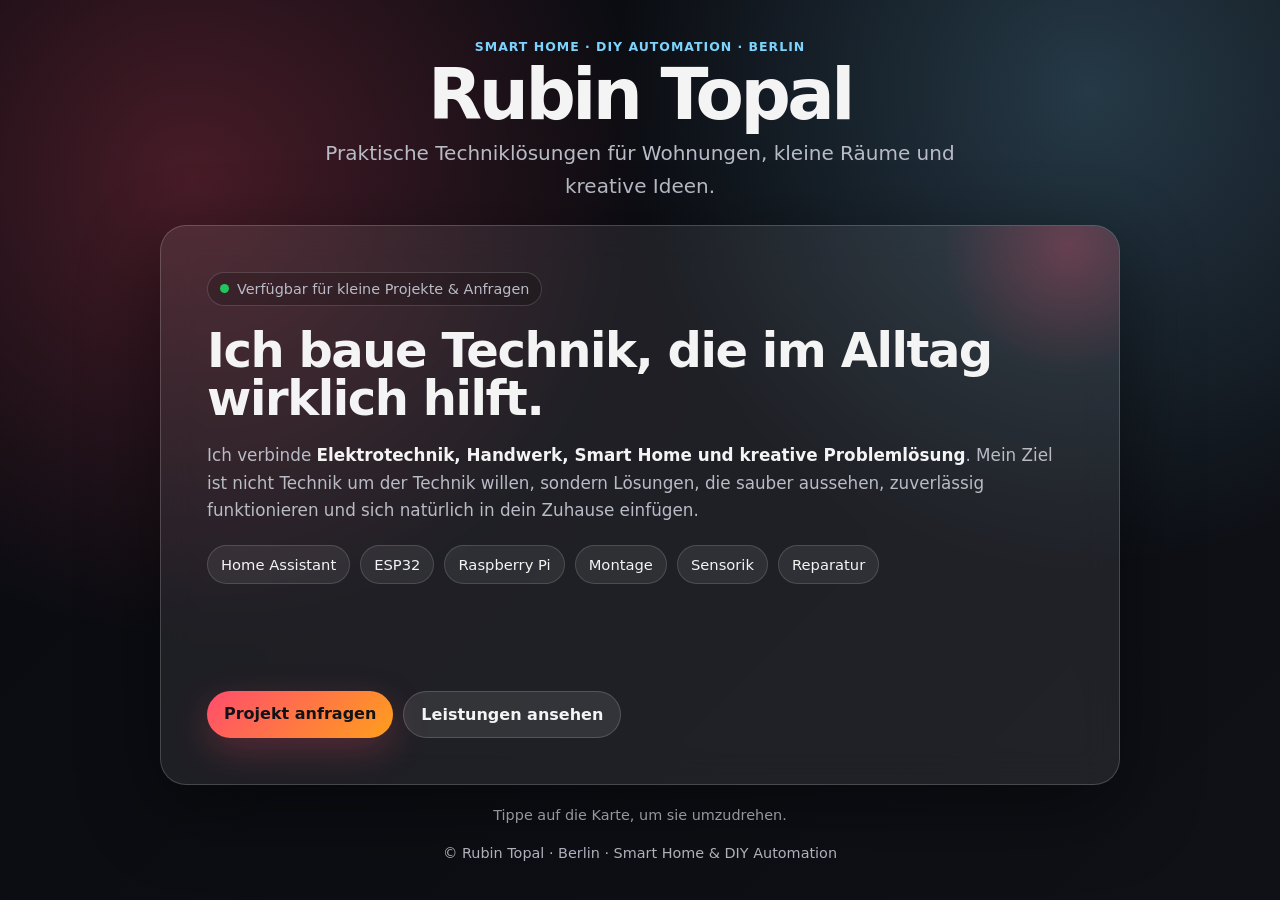
==== index.html @ d5cdf94c "Add files via upload" ====
<!doctype html>
<html lang="de">
<head>
  <meta charset="utf-8">
  <meta name="viewport" content="width=device-width, initial-scale=1">
  <title>Rubin Topal | Smart Home & DIY Automation</title>
  <style>
    :root{
      --bg:#0f1117;--text:#f4f4f5;--muted:#b9bbc6;--accent:#ff4d6d;--accent2:#7dd3fc;
      --card:rgba(255,255,255,.08);--border:rgba(255,255,255,.18);
    }
    *{box-sizing:border-box}
    body{
      margin:0;min-height:100vh;font-family:system-ui,-apple-system,"Segoe UI",sans-serif;color:var(--text);
      background:radial-gradient(circle at 15% 20%,rgba(255,77,109,.25),transparent 35%),
      radial-gradient(circle at 85% 10%,rgba(125,211,252,.22),transparent 35%),
      linear-gradient(135deg,#090a0f,var(--bg));display:grid;place-items:center;padding:24px;
    }
    .page{width:min(960px,100%);display:grid;gap:22px;animation:fadeIn .8s ease both}
    header{text-align:center;display:grid;gap:8px}
    .eyebrow{color:var(--accent2);font-weight:800;letter-spacing:.08em;text-transform:uppercase;font-size:.78rem}
    h1{margin:0;font-size:clamp(2.1rem,7vw,4.4rem);line-height:.95;letter-spacing:-.05em}
    .subtitle{color:var(--muted);font-size:clamp(1rem,3vw,1.25rem);margin:0 auto;max-width:680px}
    .scene{perspective:1400px;min-height:560px}
    .card{position:relative;min-height:560px;transform-style:preserve-3d;transition:transform .78s cubic-bezier(.2,.8,.2,1);cursor:pointer}
    .card.is-flipped{transform:rotateY(180deg)}
    .face{
      position:absolute;inset:0;backface-visibility:hidden;border:1px solid var(--border);background:var(--card);
      border-radius:26px;box-shadow:0 24px 80px rgba(0,0,0,.45);backdrop-filter:blur(18px);
      padding:clamp(22px,5vw,46px);display:flex;flex-direction:column;justify-content:space-between;overflow:hidden;
    }
    .face:before{content:"";position:absolute;width:280px;height:280px;right:-90px;top:-120px;background:radial-gradient(circle,rgba(255,77,109,.27),transparent 65%)}
    .back{transform:rotateY(180deg)}
    .content{position:relative;z-index:1;display:grid;gap:20px}
    .tagline{display:inline-flex;align-items:center;gap:8px;width:fit-content;border:1px solid rgba(255,255,255,.16);border-radius:999px;padding:8px 12px;color:var(--muted);font-size:.9rem;background:rgba(0,0,0,.18)}
    h2{margin:0;font-size:clamp(1.7rem,5vw,3rem);letter-spacing:-.03em;line-height:1}
    p{color:var(--muted);line-height:1.65;font-size:1.05rem;margin:0}
    .highlight{color:var(--text);font-weight:700}
    .chips,.buttons{display:flex;flex-wrap:wrap;gap:10px}
    .chip{border:1px solid rgba(255,255,255,.14);background:rgba(255,255,255,.07);border-radius:999px;padding:10px 13px;color:var(--text);font-size:.92rem}
    .services{display:grid;grid-template-columns:repeat(2,minmax(0,1fr));gap:10px}
    .service{border:1px solid rgba(255,255,255,.14);background:rgba(255,255,255,.07);border-radius:18px;padding:14px;display:grid;gap:4px}
    .service small{color:var(--muted);line-height:1.45}
    .buttons{position:relative;z-index:1}
    a,button{font:inherit}
    .btn{border:0;border-radius:999px;padding:13px 17px;text-decoration:none;font-weight:800;color:#111318;background:linear-gradient(135deg,var(--accent),#ff9f1c);box-shadow:0 12px 36px rgba(255,77,109,.25)}
    .btn.secondary{color:var(--text);background:rgba(255,255,255,.09);border:1px solid rgba(255,255,255,.16);box-shadow:none}
    .hint,.footer{text-align:center;color:var(--muted);font-size:.9rem}
    .pulse{display:inline-block;width:9px;height:9px;background:#22c55e;border-radius:50%;animation:pulse 1.8s infinite}
    @keyframes fadeIn{from{opacity:0;transform:translateY(16px)}to{opacity:1;transform:translateY(0)}}
    @keyframes pulse{0%{box-shadow:0 0 0 0 rgba(34,197,94,.55)}70%{box-shadow:0 0 0 12px rgba(34,197,94,0)}100%{box-shadow:0 0 0 0 rgba(34,197,94,0)}}
    @media(max-width:680px){body{padding:16px;align-items:start}.scene,.card,.face{min-height:680px}.services{grid-template-columns:1fr}.buttons{flex-direction:column}.btn{text-align:center}}
  </style>
</head>
<body>
  <main class="page">
    <header>
      <div class="eyebrow">Smart Home · DIY Automation · Berlin</div>
      <h1>Rubin Topal</h1>
      <p class="subtitle">Praktische Techniklösungen für Wohnungen, kleine Räume und kreative Ideen.</p>
    </header>
    <section class="scene">
      <article class="card" id="portfolioCard" tabindex="0" role="button" aria-label="Karte umdrehen">
        <div class="face front">
          <div class="content">
            <div class="tagline"><span class="pulse"></span> Verfügbar für kleine Projekte & Anfragen</div>
            <h2>Ich baue Technik, die im Alltag wirklich hilft.</h2>
            <p>Ich verbinde <span class="highlight">Elektrotechnik, Handwerk, Smart Home und kreative Problemlösung</span>. Mein Ziel ist nicht Technik um der Technik willen, sondern Lösungen, die sauber aussehen, zuverlässig funktionieren und sich natürlich in dein Zuhause einfügen.</p>
            <div class="chips">
              <span class="chip">Home Assistant</span><span class="chip">ESP32</span><span class="chip">Raspberry Pi</span><span class="chip">Montage</span><span class="chip">Sensorik</span><span class="chip">Reparatur</span>
            </div>
          </div>
          <div class="buttons">
            <a class="btn" href="mailto:DEINE-MAIL-HIER">Projekt anfragen</a>
            <button class="btn secondary" type="button" id="flipBtnFront">Leistungen ansehen</button>
          </div>
        </div>
        <div class="face back">
          <div class="content">
            <div class="tagline">Portfolio & Leistungen</div>
            <h2>Was du bei mir anfragen kannst</h2>
            <div class="services">
              <div class="service"><strong>Automatische Gardinen</strong><small>Motorisierte Systeme, versteckte Kabel, Smart-Home-Anbindung.</small></div>
              <div class="service"><strong>Licht & Szenen</strong><small>Automationen, Bewegungsmelder, Nachtlicht, smarte Abläufe.</small></div>
              <div class="service"><strong>Sensorik</strong><small>Temperatur, Luftfeuchtigkeit, Bewegung, Tür/Fenster-Kontakte.</small></div>
              <div class="service"><strong>Touchscreen-Steuerung</strong><small>Kleine Bedienoberflächen für Zuhause und zukünftige Erweiterungen.</small></div>
              <div class="service"><strong>Smarte Steckdosen</strong><small>Zeitpläne, Gerätesteuerung, Energie-Automationen.</small></div>
              <div class="service"><strong>DIY-Speziallösungen</strong><small>Halterungen, Reparaturen, Kabel verstecken, kreative Umbauten.</small></div>
            </div>
            <p>Ich arbeite projektbezogen: anschauen, Problem verstehen, Lösung planen, sauber umsetzen. Preise je nach Aufwand und Material.</p>
          </div>
          <div class="buttons">
            <a class="btn" href="mailto:DEINE-MAIL-HIER">Kontakt aufnehmen</a>
            <button class="btn secondary" type="button" id="flipBtnBack">Zurück</button>
          </div>
        </div>
      </article>
    </section>
    <div class="hint">Tippe auf die Karte, um sie umzudrehen.</div>
    <div class="footer">© Rubin Topal · Berlin · Smart Home & DIY Automation</div>
  </main>
  <script>
    const card=document.getElementById("portfolioCard");
    const frontBtn=document.getElementById("flipBtnFront");
    const backBtn=document.getElementById("flipBtnBack");
    function flipCard(event){if(event)event.stopPropagation();card.classList.toggle("is-flipped");}
    card.addEventListener("click",flipCard);
    card.addEventListener("keydown",(event)=>{if(event.key==="Enter"||event.key===" "){event.preventDefault();flipCard(event);}});
    frontBtn.addEventListener("click",flipCard);
    backBtn.addEventListener("click",flipCard);
  </script>
</body>
</html>
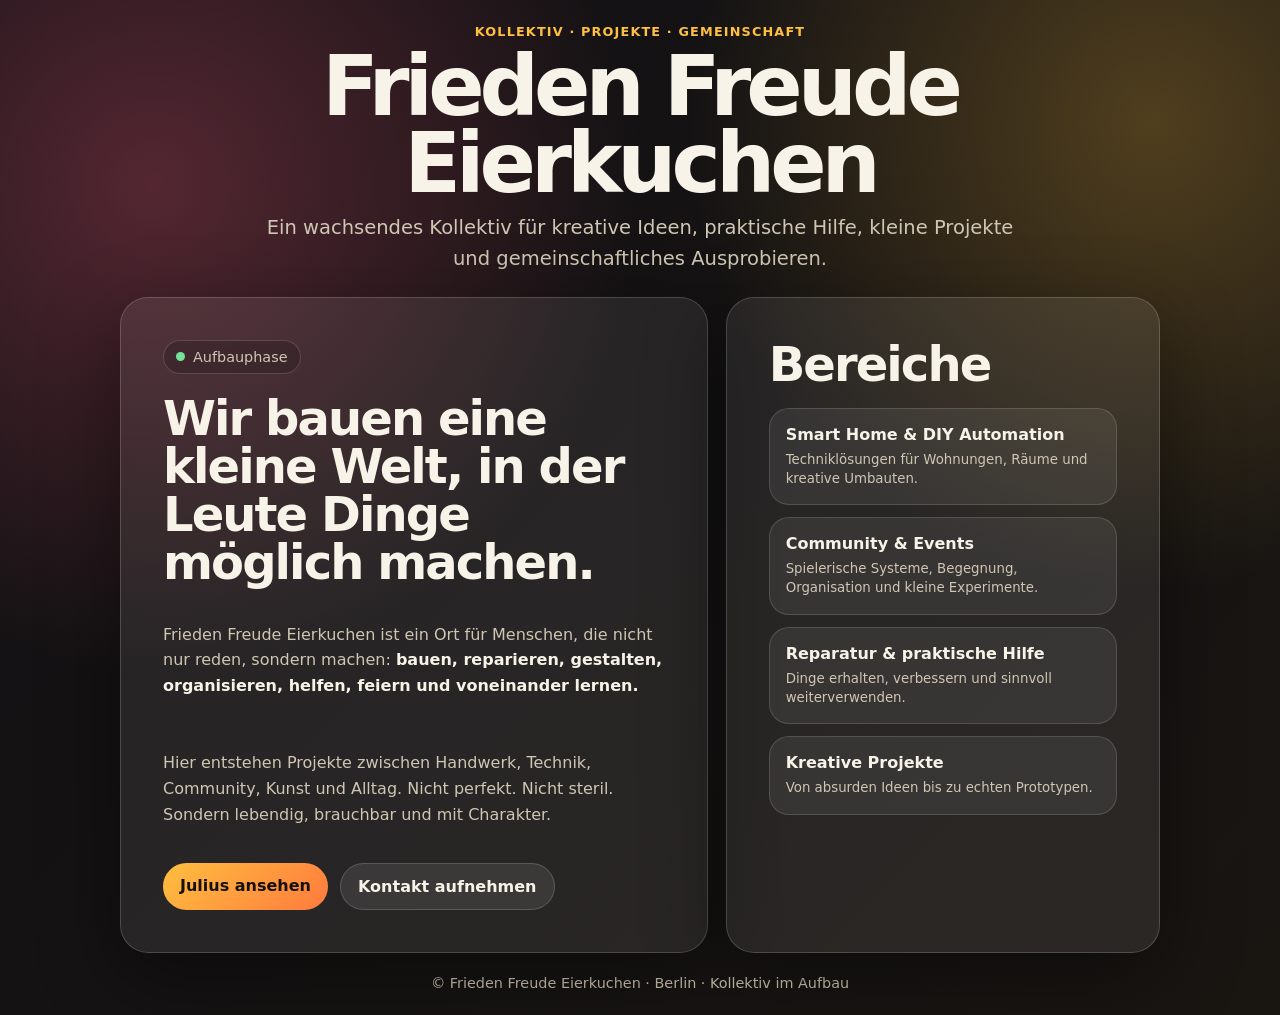
==== commit 5643a3cc: "Add files via upload" ====
--- a/index.html
+++ b/index.html
@@ -1,113 +1,17 @@
 <!doctype html>
-<html lang="de">
-<head>
-  <meta charset="utf-8">
-  <meta name="viewport" content="width=device-width, initial-scale=1">
-  <title>Rubin Topal | Smart Home & DIY Automation</title>
-  <style>
-    :root{
-      --bg:#0f1117;--text:#f4f4f5;--muted:#b9bbc6;--accent:#ff4d6d;--accent2:#7dd3fc;
-      --card:rgba(255,255,255,.08);--border:rgba(255,255,255,.18);
-    }
-    *{box-sizing:border-box}
-    body{
-      margin:0;min-height:100vh;font-family:system-ui,-apple-system,"Segoe UI",sans-serif;color:var(--text);
-      background:radial-gradient(circle at 15% 20%,rgba(255,77,109,.25),transparent 35%),
-      radial-gradient(circle at 85% 10%,rgba(125,211,252,.22),transparent 35%),
-      linear-gradient(135deg,#090a0f,var(--bg));display:grid;place-items:center;padding:24px;
-    }
-    .page{width:min(960px,100%);display:grid;gap:22px;animation:fadeIn .8s ease both}
-    header{text-align:center;display:grid;gap:8px}
-    .eyebrow{color:var(--accent2);font-weight:800;letter-spacing:.08em;text-transform:uppercase;font-size:.78rem}
-    h1{margin:0;font-size:clamp(2.1rem,7vw,4.4rem);line-height:.95;letter-spacing:-.05em}
-    .subtitle{color:var(--muted);font-size:clamp(1rem,3vw,1.25rem);margin:0 auto;max-width:680px}
-    .scene{perspective:1400px;min-height:560px}
-    .card{position:relative;min-height:560px;transform-style:preserve-3d;transition:transform .78s cubic-bezier(.2,.8,.2,1);cursor:pointer}
-    .card.is-flipped{transform:rotateY(180deg)}
-    .face{
-      position:absolute;inset:0;backface-visibility:hidden;border:1px solid var(--border);background:var(--card);
-      border-radius:26px;box-shadow:0 24px 80px rgba(0,0,0,.45);backdrop-filter:blur(18px);
-      padding:clamp(22px,5vw,46px);display:flex;flex-direction:column;justify-content:space-between;overflow:hidden;
-    }
-    .face:before{content:"";position:absolute;width:280px;height:280px;right:-90px;top:-120px;background:radial-gradient(circle,rgba(255,77,109,.27),transparent 65%)}
-    .back{transform:rotateY(180deg)}
-    .content{position:relative;z-index:1;display:grid;gap:20px}
-    .tagline{display:inline-flex;align-items:center;gap:8px;width:fit-content;border:1px solid rgba(255,255,255,.16);border-radius:999px;padding:8px 12px;color:var(--muted);font-size:.9rem;background:rgba(0,0,0,.18)}
-    h2{margin:0;font-size:clamp(1.7rem,5vw,3rem);letter-spacing:-.03em;line-height:1}
-    p{color:var(--muted);line-height:1.65;font-size:1.05rem;margin:0}
-    .highlight{color:var(--text);font-weight:700}
-    .chips,.buttons{display:flex;flex-wrap:wrap;gap:10px}
-    .chip{border:1px solid rgba(255,255,255,.14);background:rgba(255,255,255,.07);border-radius:999px;padding:10px 13px;color:var(--text);font-size:.92rem}
-    .services{display:grid;grid-template-columns:repeat(2,minmax(0,1fr));gap:10px}
-    .service{border:1px solid rgba(255,255,255,.14);background:rgba(255,255,255,.07);border-radius:18px;padding:14px;display:grid;gap:4px}
-    .service small{color:var(--muted);line-height:1.45}
-    .buttons{position:relative;z-index:1}
-    a,button{font:inherit}
-    .btn{border:0;border-radius:999px;padding:13px 17px;text-decoration:none;font-weight:800;color:#111318;background:linear-gradient(135deg,var(--accent),#ff9f1c);box-shadow:0 12px 36px rgba(255,77,109,.25)}
-    .btn.secondary{color:var(--text);background:rgba(255,255,255,.09);border:1px solid rgba(255,255,255,.16);box-shadow:none}
-    .hint,.footer{text-align:center;color:var(--muted);font-size:.9rem}
-    .pulse{display:inline-block;width:9px;height:9px;background:#22c55e;border-radius:50%;animation:pulse 1.8s infinite}
-    @keyframes fadeIn{from{opacity:0;transform:translateY(16px)}to{opacity:1;transform:translateY(0)}}
-    @keyframes pulse{0%{box-shadow:0 0 0 0 rgba(34,197,94,.55)}70%{box-shadow:0 0 0 12px rgba(34,197,94,0)}100%{box-shadow:0 0 0 0 rgba(34,197,94,0)}}
-    @media(max-width:680px){body{padding:16px;align-items:start}.scene,.card,.face{min-height:680px}.services{grid-template-columns:1fr}.buttons{flex-direction:column}.btn{text-align:center}}
-  </style>
-</head>
-<body>
-  <main class="page">
-    <header>
-      <div class="eyebrow">Smart Home · DIY Automation · Berlin</div>
-      <h1>Rubin Topal</h1>
-      <p class="subtitle">Praktische Techniklösungen für Wohnungen, kleine Räume und kreative Ideen.</p>
-    </header>
-    <section class="scene">
-      <article class="card" id="portfolioCard" tabindex="0" role="button" aria-label="Karte umdrehen">
-        <div class="face front">
-          <div class="content">
-            <div class="tagline"><span class="pulse"></span> Verfügbar für kleine Projekte & Anfragen</div>
-            <h2>Ich baue Technik, die im Alltag wirklich hilft.</h2>
-            <p>Ich verbinde <span class="highlight">Elektrotechnik, Handwerk, Smart Home und kreative Problemlösung</span>. Mein Ziel ist nicht Technik um der Technik willen, sondern Lösungen, die sauber aussehen, zuverlässig funktionieren und sich natürlich in dein Zuhause einfügen.</p>
-            <div class="chips">
-              <span class="chip">Home Assistant</span><span class="chip">ESP32</span><span class="chip">Raspberry Pi</span><span class="chip">Montage</span><span class="chip">Sensorik</span><span class="chip">Reparatur</span>
-            </div>
-          </div>
-          <div class="buttons">
-            <a class="btn" href="mailto:DEINE-MAIL-HIER">Projekt anfragen</a>
-            <button class="btn secondary" type="button" id="flipBtnFront">Leistungen ansehen</button>
-          </div>
-        </div>
-        <div class="face back">
-          <div class="content">
-            <div class="tagline">Portfolio & Leistungen</div>
-            <h2>Was du bei mir anfragen kannst</h2>
-            <div class="services">
-              <div class="service"><strong>Automatische Gardinen</strong><small>Motorisierte Systeme, versteckte Kabel, Smart-Home-Anbindung.</small></div>
-              <div class="service"><strong>Licht & Szenen</strong><small>Automationen, Bewegungsmelder, Nachtlicht, smarte Abläufe.</small></div>
-              <div class="service"><strong>Sensorik</strong><small>Temperatur, Luftfeuchtigkeit, Bewegung, Tür/Fenster-Kontakte.</small></div>
-              <div class="service"><strong>Touchscreen-Steuerung</strong><small>Kleine Bedienoberflächen für Zuhause und zukünftige Erweiterungen.</small></div>
-              <div class="service"><strong>Smarte Steckdosen</strong><small>Zeitpläne, Gerätesteuerung, Energie-Automationen.</small></div>
-              <div class="service"><strong>DIY-Speziallösungen</strong><small>Halterungen, Reparaturen, Kabel verstecken, kreative Umbauten.</small></div>
-            </div>
-            <p>Ich arbeite projektbezogen: anschauen, Problem verstehen, Lösung planen, sauber umsetzen. Preise je nach Aufwand und Material.</p>
-          </div>
-          <div class="buttons">
-            <a class="btn" href="mailto:DEINE-MAIL-HIER">Kontakt aufnehmen</a>
-            <button class="btn secondary" type="button" id="flipBtnBack">Zurück</button>
-          </div>
-        </div>
-      </article>
-    </section>
-    <div class="hint">Tippe auf die Karte, um sie umzudrehen.</div>
-    <div class="footer">© Rubin Topal · Berlin · Smart Home & DIY Automation</div>
-  </main>
-  <script>
-    const card=document.getElementById("portfolioCard");
-    const frontBtn=document.getElementById("flipBtnFront");
-    const backBtn=document.getElementById("flipBtnBack");
-    function flipCard(event){if(event)event.stopPropagation();card.classList.toggle("is-flipped");}
-    card.addEventListener("click",flipCard);
-    card.addEventListener("keydown",(event)=>{if(event.key==="Enter"||event.key===" "){event.preventDefault();flipCard(event);}});
-    frontBtn.addEventListener("click",flipCard);
-    backBtn.addEventListener("click",flipCard);
-  </script>
-</body>
-</html>
+<html lang="de"><head><meta charset="utf-8"><meta name="viewport" content="width=device-width,initial-scale=1">
+<title>Frieden Freude Eierkuchen</title>
+<style>
+:root{--text:#f7f3e8;--muted:#cfc6b4;--accent:#ffbf3f;--card:rgba(255,255,255,.08);--border:rgba(255,255,255,.17)}
+
+*{box-sizing:border-box}body{margin:0;min-height:100vh;font-family:system-ui,-apple-system,"Segoe UI",sans-serif;color:var(--text);padding:24px;display:grid;place-items:center}.page{width:min(1040px,100%);display:grid;gap:22px;animation:fadeIn .8s ease both}header{text-align:center;display:grid;gap:10px}.eyebrow{font-weight:900;letter-spacing:.09em;text-transform:uppercase;font-size:.8rem}h1{margin:0;font-size:clamp(2.2rem,8vw,5.2rem);line-height:.92;letter-spacing:-.06em}.subtitle,p{color:var(--muted);line-height:1.6}.subtitle{font-size:clamp(1rem,3vw,1.22rem);max-width:760px;margin:0 auto}.panel,.face{border:1px solid var(--border);background:var(--card);border-radius:28px;box-shadow:0 24px 80px rgba(0,0,0,.42);backdrop-filter:blur(18px);overflow:hidden}.content{position:relative;z-index:1;display:grid;gap:20px}h2{margin:0;font-size:clamp(1.7rem,5vw,3rem);line-height:1;letter-spacing:-.04em}.buttons{display:flex;flex-wrap:wrap;gap:12px}.btn{border:0;border-radius:999px;padding:13px 17px;text-decoration:none;font-weight:850;cursor:pointer}.btn.secondary{color:var(--text);background:rgba(255,255,255,.09);border:1px solid rgba(255,255,255,.16);box-shadow:none}.footer,.hint{text-align:center;color:var(--muted);font-size:.9rem}@keyframes fadeIn{from{opacity:0;transform:translateY(14px)}to{opacity:1;transform:translateY(0)}}@media(max-width:760px){body{padding:16px}.buttons{flex-direction:column}.btn{text-align:center}}
+
+body{background:radial-gradient(circle at 12% 18%,rgba(255,95,126,.28),transparent 35%),radial-gradient(circle at 90% 12%,rgba(255,191,63,.25),transparent 32%),linear-gradient(135deg,#111014,#191612)}
+.eyebrow{color:var(--accent)}.grid{display:grid;grid-template-columns:1.15fr .85fr;gap:18px}.panel{padding:clamp(22px,4vw,42px)}.highlight{color:var(--text);font-weight:750}.cards{display:grid;gap:12px}.mini{border:1px solid rgba(255,255,255,.14);background:rgba(255,255,255,.07);border-radius:20px;padding:16px;display:grid;gap:6px;transition:.25s ease}.mini:hover{transform:translateY(-2px);background:rgba(255,255,255,.1)}.mini small{color:var(--muted);line-height:1.45}.btn{color:#15120c;background:linear-gradient(135deg,var(--accent),#ff7a3d)}.badge{display:inline-flex;width:fit-content;align-items:center;gap:8px;border:1px solid rgba(255,255,255,.16);border-radius:999px;padding:8px 12px;color:var(--muted);background:rgba(0,0,0,.16);font-size:.9rem}.dot{display:inline-block;width:9px;height:9px;border-radius:50%;background:#76e39a;animation:pulse 1.8s infinite}@keyframes pulse{0%{box-shadow:0 0 0 0 rgba(118,227,154,.55)}70%{box-shadow:0 0 0 12px rgba(118,227,154,0)}100%{box-shadow:0 0 0 0 rgba(118,227,154,0)}}@media(max-width:760px){.grid{grid-template-columns:1fr}}
+</style></head>
+<body><main class="page">
+<header><div class="eyebrow">Kollektiv · Projekte · Gemeinschaft</div><h1>Frieden Freude Eierkuchen</h1><p class="subtitle">Ein wachsendes Kollektiv für kreative Ideen, praktische Hilfe, kleine Projekte und gemeinschaftliches Ausprobieren.</p></header>
+<section class="grid">
+<article class="panel"><div class="content"><div class="badge"><span class="dot"></span> Aufbauphase</div><h2>Wir bauen eine kleine Welt, in der Leute Dinge möglich machen.</h2><p>Frieden Freude Eierkuchen ist ein Ort für Menschen, die nicht nur reden, sondern machen: <span class="highlight">bauen, reparieren, gestalten, organisieren, helfen, feiern und voneinander lernen.</span></p><p>Hier entstehen Projekte zwischen Handwerk, Technik, Community, Kunst und Alltag. Nicht perfekt. Nicht steril. Sondern lebendig, brauchbar und mit Charakter.</p><div class="buttons"><a class="btn" href="./julius/">Julius ansehen</a><a class="btn secondary" href="mailto:Julius@friedenfreudeeierkuchen.homes">Kontakt aufnehmen</a></div></div></article>
+<aside class="panel"><div class="content"><h2>Bereiche</h2><div class="cards"><div class="mini"><strong>Smart Home & DIY Automation</strong><small>Techniklösungen für Wohnungen, Räume und kreative Umbauten.</small></div><div class="mini"><strong>Community & Events</strong><small>Spielerische Systeme, Begegnung, Organisation und kleine Experimente.</small></div><div class="mini"><strong>Reparatur & praktische Hilfe</strong><small>Dinge erhalten, verbessern und sinnvoll weiterverwenden.</small></div><div class="mini"><strong>Kreative Projekte</strong><small>Von absurden Ideen bis zu echten Prototypen.</small></div></div></div></aside>
+</section><div class="footer">© Frieden Freude Eierkuchen · Berlin · Kollektiv im Aufbau</div></main></body></html>
